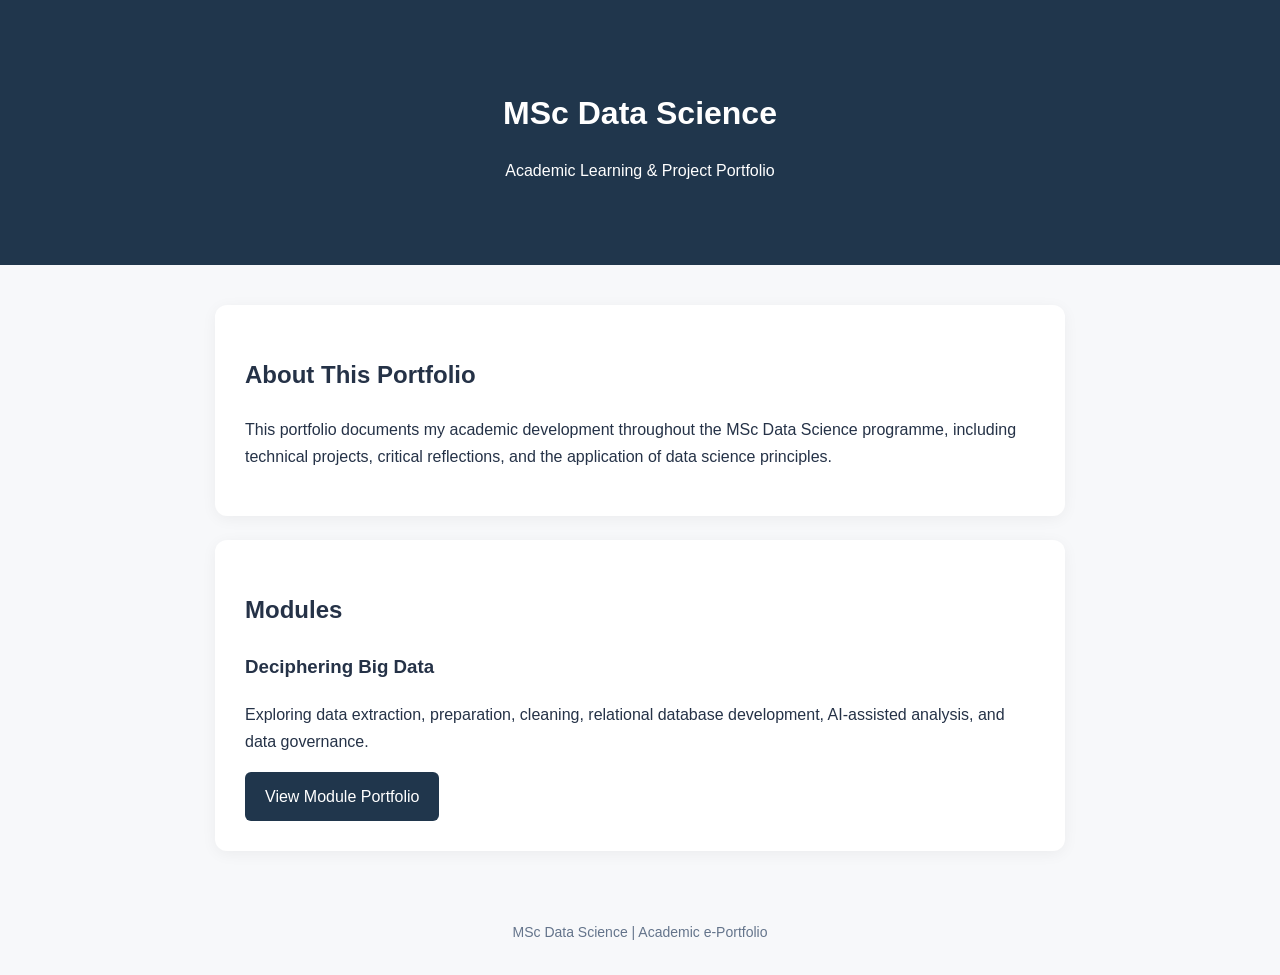
==== index.html @ 7f6cdde9 "Create index.html" ====
<!DOCTYPE html>
<html lang="en">
<head>
  <meta charset="UTF-8">
  <meta name="viewport" content="width=device-width, initial-scale=1">
  <title>MSc Data Science | Academic Portfolio</title>
  <style>
    body {
      margin: 0;
      font-family: Arial, sans-serif;
      background: #f7f8fa;
      color: #253247;
      line-height: 1.7;
    }
    header {
      background: #20364c;
      color: white;
      padding: 65px 24px;
      text-align: center;
    }
    header h1 { margin-bottom: 8px; }
    main {
      max-width: 850px;
      margin: 40px auto;
      padding: 0 20px;
    }
    .card {
      background: white;
      padding: 30px;
      border-radius: 12px;
      margin-bottom: 24px;
      box-shadow: 0 3px 15px #0000000d;
    }
    a { color: #21658a; }
    .button {
      display: inline-block;
      background: #20364c;
      color: white;
      padding: 11px 20px;
      border-radius: 6px;
      text-decoration: none;
    }
    footer {
      text-align: center;
      color: #64748b;
      padding: 30px;
      font-size: 14px;
    }
  </style>
</head>
<body>
  <header>
    <h1>MSc Data Science</h1>
    <p>Academic Learning &amp; Project Portfolio</p>
  </header>

  <main>
    <section class="card">
      <h2>About This Portfolio</h2>
      <p>
        This portfolio documents my academic development
        throughout the MSc Data Science programme,
        including technical projects, critical reflections,
        and the application of data science principles.
      </p>
    </section>

    <section class="card">
      <h2>Modules</h2>
      <h3>Deciphering Big Data</h3>
      <p>
        Exploring data extraction, preparation, cleaning,
        relational database development, AI-assisted
        analysis, and data governance.
      </p>
      <a class="button" href="deciphering-big-data/">
        View Module Portfolio
      </a>
    </section>
  </main>

  <footer>
    MSc Data Science | Academic e-Portfolio
  </footer>
</body>
</html>
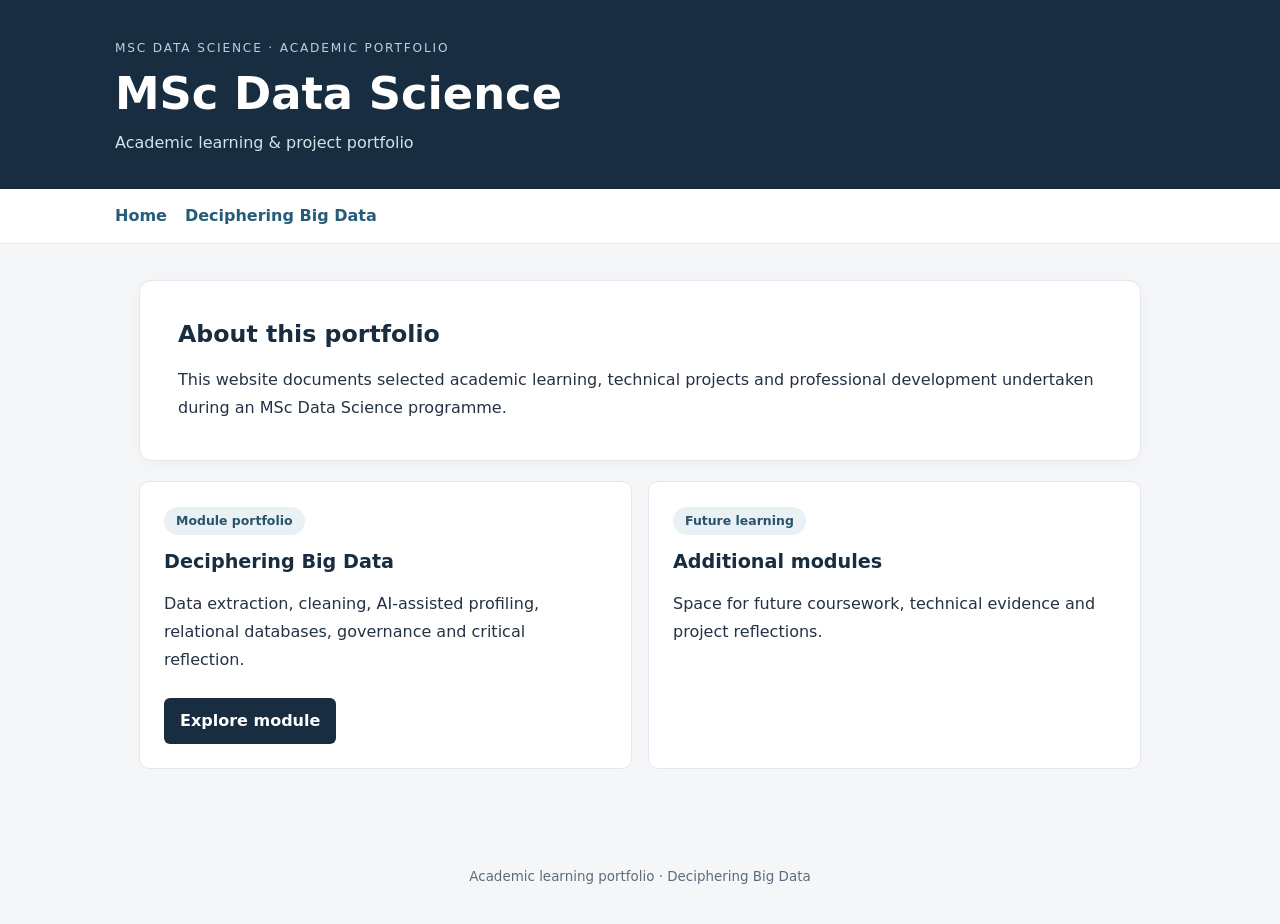
==== commit 1cb0ac3f: "Add MSc portfolio website" ====
--- a/index.html
+++ b/index.html
@@ -1,87 +1 @@
-
-<!DOCTYPE html>
-<html lang="en">
-<head>
-  <meta charset="UTF-8">
-  <meta name="viewport" content="width=device-width, initial-scale=1">
-  <title>MSc Data Science | Academic Portfolio</title>
-  <style>
-    body {
-      margin: 0;
-      font-family: Arial, sans-serif;
-      background: #f7f8fa;
-      color: #253247;
-      line-height: 1.7;
-    }
-    header {
-      background: #20364c;
-      color: white;
-      padding: 65px 24px;
-      text-align: center;
-    }
-    header h1 { margin-bottom: 8px; }
-    main {
-      max-width: 850px;
-      margin: 40px auto;
-      padding: 0 20px;
-    }
-    .card {
-      background: white;
-      padding: 30px;
-      border-radius: 12px;
-      margin-bottom: 24px;
-      box-shadow: 0 3px 15px #0000000d;
-    }
-    a { color: #21658a; }
-    .button {
-      display: inline-block;
-      background: #20364c;
-      color: white;
-      padding: 11px 20px;
-      border-radius: 6px;
-      text-decoration: none;
-    }
-    footer {
-      text-align: center;
-      color: #64748b;
-      padding: 30px;
-      font-size: 14px;
-    }
-  </style>
-</head>
-<body>
-  <header>
-    <h1>MSc Data Science</h1>
-    <p>Academic Learning &amp; Project Portfolio</p>
-  </header>
-
-  <main>
-    <section class="card">
-      <h2>About This Portfolio</h2>
-      <p>
-        This portfolio documents my academic development
-        throughout the MSc Data Science programme,
-        including technical projects, critical reflections,
-        and the application of data science principles.
-      </p>
-    </section>
-
-    <section class="card">
-      <h2>Modules</h2>
-      <h3>Deciphering Big Data</h3>
-      <p>
-        Exploring data extraction, preparation, cleaning,
-        relational database development, AI-assisted
-        analysis, and data governance.
-      </p>
-      <a class="button" href="deciphering-big-data/">
-        View Module Portfolio
-      </a>
-    </section>
-  </main>
-
-  <footer>
-    MSc Data Science | Academic e-Portfolio
-  </footer>
-</body>
-</html>
+<!doctype html><html lang="en"><head><meta charset="utf-8"><meta name="viewport" content="width=device-width,initial-scale=1"><title>MSc Data Science | MSc Data Science</title><link rel="stylesheet" href="styles.css"></head><body><header><div class="eyebrow">MSc Data Science · Academic Portfolio</div><h1>MSc Data Science</h1><p>Academic learning &amp; project portfolio</p></header><nav><a href="index.html">Home</a><a href="deciphering-big-data/">Deciphering Big Data</a></nav><main><article><h2>About this portfolio</h2><p>This website documents selected academic learning, technical projects and professional development undertaken during an MSc Data Science programme.</p></article><div class="cards"><div class="card"><span class="tag">Module portfolio</span><h2>Deciphering Big Data</h2><p>Data extraction, cleaning, AI-assisted profiling, relational databases, governance and critical reflection.</p><a class="button" href="deciphering-big-data/">Explore module</a></div><div class="card"><span class="tag">Future learning</span><h2>Additional modules</h2><p>Space for future coursework, technical evidence and project reflections.</p></div></div></main><footer>Academic learning portfolio · Deciphering Big Data</footer></body></html>
--- a/styles.css
+++ b/styles.css
@@ -0,0 +1,2 @@
+
+:root{color-scheme:light;--navy:#182d40;--blue:#255c79;--ink:#243243;--muted:#5c6c7b;--line:#e2e8ee;--bg:#f4f6f8}*{box-sizing:border-box}body{margin:0;background:var(--bg);color:var(--ink);font:16px/1.75 system-ui,-apple-system,Segoe UI,sans-serif}header{background:var(--navy);color:white;padding:38px max(24px,calc((100vw - 1050px)/2)) 32px}header .eyebrow{letter-spacing:.15em;text-transform:uppercase;font-size:.76rem;color:#b8d0e0}header h1{font-size:clamp(1.8rem,4vw,2.8rem);line-height:1.2;margin:.5rem 0}header p{color:#d6e1e9;margin:0}nav{display:flex;gap:18px;flex-wrap:wrap;background:#fff;border-bottom:1px solid var(--line);padding:13px max(24px,calc((100vw - 1050px)/2))}nav a{color:var(--blue);text-decoration:none;font-weight:650}nav a:hover{text-decoration:underline}main{max-width:1050px;margin:36px auto;padding:0 24px 60px}article,.panel{background:#fff;border:1px solid var(--line);border-radius:12px;padding:clamp(20px,4vw,38px);margin-bottom:20px;box-shadow:0 3px 16px #15253608}h2{font-size:1.48rem;line-height:1.35;color:var(--navy);margin:0 0 15px}h3{color:var(--navy);font-size:1.1rem;margin:25px 0 10px}p{margin:0 0 16px}p:last-child{margin-bottom:0}a{color:var(--blue)}.muted{color:var(--muted)}.tag{display:inline-block;background:#eaf1f5;color:#28556c;border-radius:100px;padding:3px 12px;font-size:.78rem;font-weight:700;margin-bottom:14px}.note{background:#f5f8fb;border-left:3px solid #91a9ba;padding:14px 18px;margin:20px 0;border-radius:4px;color:#42586a}.evidence{border:1px dashed #b6c6d2;background:#fafcfd;padding:16px;border-radius:8px;margin-top:18px}.evidence strong{display:block;margin-bottom:5px}.cards{display:grid;grid-template-columns:repeat(auto-fit,minmax(245px,1fr));gap:16px}.card{background:white;border:1px solid var(--line);border-radius:10px;padding:24px}.card h2{font-size:1.2rem}.button{display:inline-block;background:var(--navy);color:#fff;padding:9px 16px;border-radius:6px;text-decoration:none;font-weight:650;margin-top:8px}footer{text-align:center;color:var(--muted);font-size:.84rem;padding:0 24px 36px}.ref{overflow-wrap:anywhere}@media print{body{background:#fff}header{padding:20px}nav{display:none}article{break-inside:avoid;box-shadow:none}}
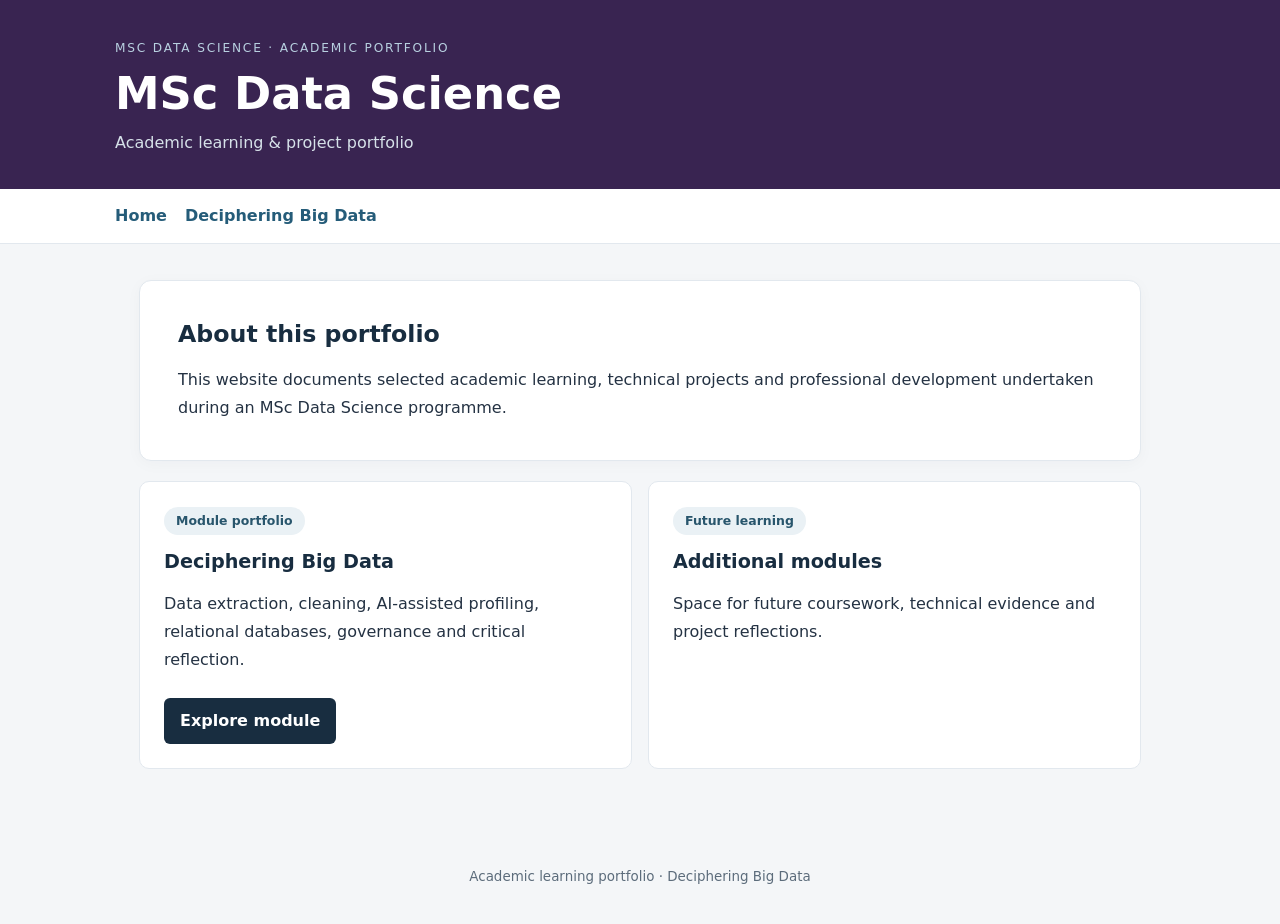
==== commit 75cc97c6: "Update homepage colour" ====
--- a/index.html
+++ b/index.html
@@ -1 +1 @@
-<!doctype html><html lang="en"><head><meta charset="utf-8"><meta name="viewport" content="width=device-width,initial-scale=1"><title>MSc Data Science | MSc Data Science</title><link rel="stylesheet" href="styles.css"></head><body><header><div class="eyebrow">MSc Data Science · Academic Portfolio</div><h1>MSc Data Science</h1><p>Academic learning &amp; project portfolio</p></header><nav><a href="index.html">Home</a><a href="deciphering-big-data/">Deciphering Big Data</a></nav><main><article><h2>About this portfolio</h2><p>This website documents selected academic learning, technical projects and professional development undertaken during an MSc Data Science programme.</p></article><div class="cards"><div class="card"><span class="tag">Module portfolio</span><h2>Deciphering Big Data</h2><p>Data extraction, cleaning, AI-assisted profiling, relational databases, governance and critical reflection.</p><a class="button" href="deciphering-big-data/">Explore module</a></div><div class="card"><span class="tag">Future learning</span><h2>Additional modules</h2><p>Space for future coursework, technical evidence and project reflections.</p></div></div></main><footer>Academic learning portfolio · Deciphering Big Data</footer></body></html>+<!doctype html><html lang="en"><head><meta charset="utf-8"><meta name="viewport" content="width=device-width,initial-scale=1"><title>MSc Data Science | MSc Data Science</title><link rel="stylesheet" href="styles.css"></head><body class="homepage"><header><div class="eyebrow">MSc Data Science · Academic Portfolio</div><h1>MSc Data Science</h1><p>Academic learning &amp; project portfolio</p></header><nav><a href="index.html">Home</a><a href="deciphering-big-data/">Deciphering Big Data</a></nav><main><article><h2>About this portfolio</h2><p>This website documents selected academic learning, technical projects and professional development undertaken during an MSc Data Science programme.</p></article><div class="cards"><div class="card"><span class="tag">Module portfolio</span><h2>Deciphering Big Data</h2><p>Data extraction, cleaning, AI-assisted profiling, relational databases, governance and critical reflection.</p><a class="button" href="deciphering-big-data/">Explore module</a></div><div class="card"><span class="tag">Future learning</span><h2>Additional modules</h2><p>Space for future coursework, technical evidence and project reflections.</p></div></div></main><footer>Academic learning portfolio · Deciphering Big Data</footer></body></html>
--- a/styles.css
+++ b/styles.css
@@ -1,2 +1,10 @@
 
 :root{color-scheme:light;--navy:#182d40;--blue:#255c79;--ink:#243243;--muted:#5c6c7b;--line:#e2e8ee;--bg:#f4f6f8}*{box-sizing:border-box}body{margin:0;background:var(--bg);color:var(--ink);font:16px/1.75 system-ui,-apple-system,Segoe UI,sans-serif}header{background:var(--navy);color:white;padding:38px max(24px,calc((100vw - 1050px)/2)) 32px}header .eyebrow{letter-spacing:.15em;text-transform:uppercase;font-size:.76rem;color:#b8d0e0}header h1{font-size:clamp(1.8rem,4vw,2.8rem);line-height:1.2;margin:.5rem 0}header p{color:#d6e1e9;margin:0}nav{display:flex;gap:18px;flex-wrap:wrap;background:#fff;border-bottom:1px solid var(--line);padding:13px max(24px,calc((100vw - 1050px)/2))}nav a{color:var(--blue);text-decoration:none;font-weight:650}nav a:hover{text-decoration:underline}main{max-width:1050px;margin:36px auto;padding:0 24px 60px}article,.panel{background:#fff;border:1px solid var(--line);border-radius:12px;padding:clamp(20px,4vw,38px);margin-bottom:20px;box-shadow:0 3px 16px #15253608}h2{font-size:1.48rem;line-height:1.35;color:var(--navy);margin:0 0 15px}h3{color:var(--navy);font-size:1.1rem;margin:25px 0 10px}p{margin:0 0 16px}p:last-child{margin-bottom:0}a{color:var(--blue)}.muted{color:var(--muted)}.tag{display:inline-block;background:#eaf1f5;color:#28556c;border-radius:100px;padding:3px 12px;font-size:.78rem;font-weight:700;margin-bottom:14px}.note{background:#f5f8fb;border-left:3px solid #91a9ba;padding:14px 18px;margin:20px 0;border-radius:4px;color:#42586a}.evidence{border:1px dashed #b6c6d2;background:#fafcfd;padding:16px;border-radius:8px;margin-top:18px}.evidence strong{display:block;margin-bottom:5px}.cards{display:grid;grid-template-columns:repeat(auto-fit,minmax(245px,1fr));gap:16px}.card{background:white;border:1px solid var(--line);border-radius:10px;padding:24px}.card h2{font-size:1.2rem}.button{display:inline-block;background:var(--navy);color:#fff;padding:9px 16px;border-radius:6px;text-decoration:none;font-weight:650;margin-top:8px}footer{text-align:center;color:var(--muted);font-size:.84rem;padding:0 24px 36px}.ref{overflow-wrap:anywhere}@media print{body{background:#fff}header{padding:20px}nav{display:none}article{break-inside:avoid;box-shadow:none}}
+/* Individual portfolio colours */
+body.homepage header {
+  background: #392451;
+}
+
+body.big-data header {
+  background: #245E59;
+}
